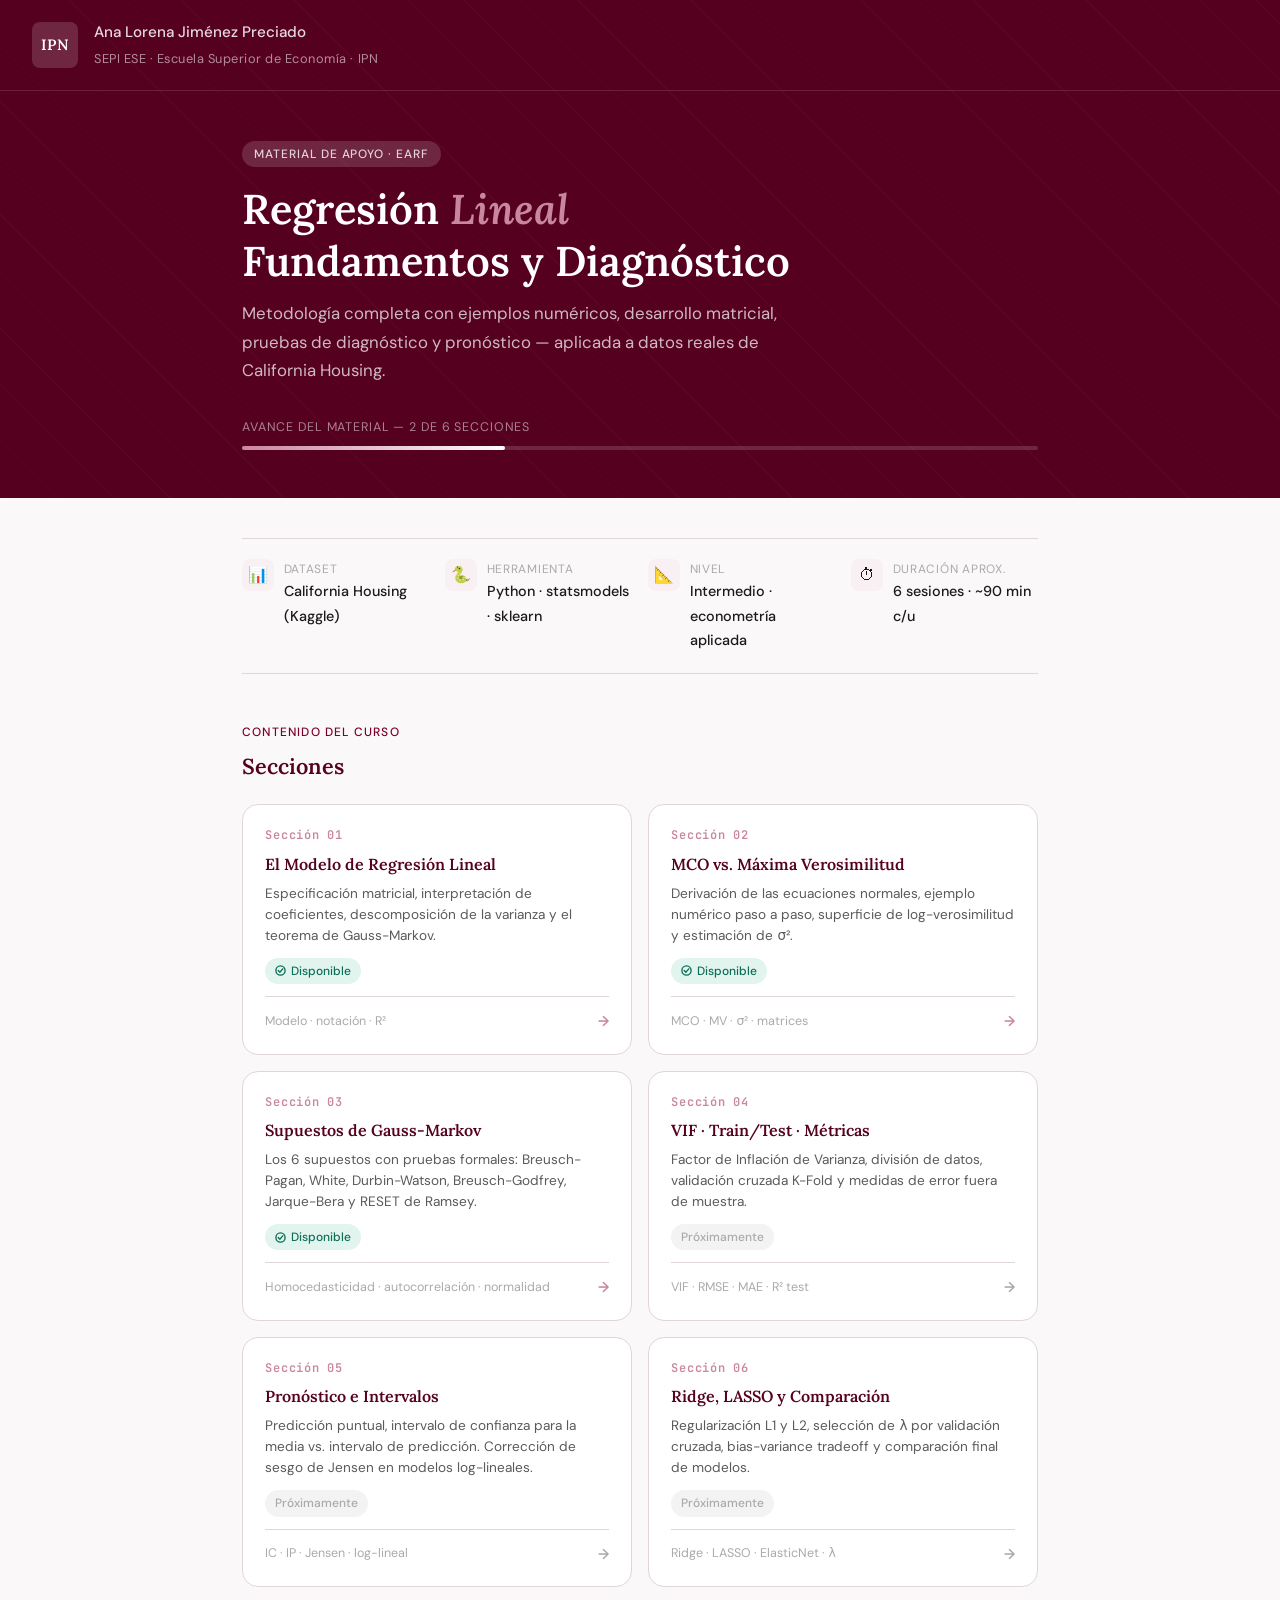
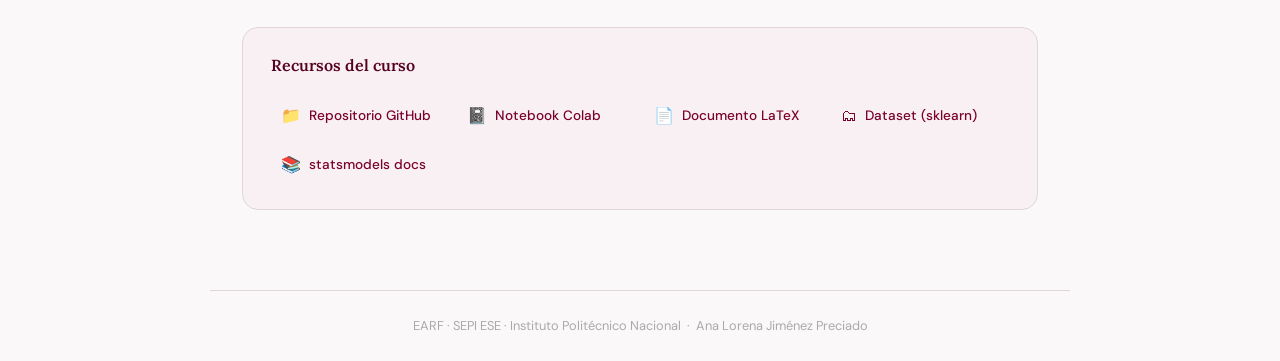
==== index.html @ 558f1b0f "Agregar secciones 01, 02 y 03 de regresion lineal" ====
<!DOCTYPE html>
<html lang="es">
<head>
<meta charset="UTF-8">
<meta name="viewport" content="width=device-width, initial-scale=1.0">
<title>Regresión Lineal — EARF SEPI IPN</title>
<link rel="preconnect" href="https://fonts.googleapis.com">
<link rel="preconnect" href="https://fonts.gstatic.com" crossorigin>
<link href="https://fonts.googleapis.com/css2?family=Lora:ital,wght@0,400;0,600;1,400&family=JetBrains+Mono:wght@400;600&family=DM+Sans:opsz,wght@9..40,300;9..40,400;9..40,500&display=swap" rel="stylesheet">
<style>
:root{
  --g:#7b002c;--gd:#560020;--gl:#f8f0f3;--gm:#c9879f;
  --blue:#185FA5;--bl:#e6f1fb;--green:#0F6E56;--grn:#e1f5ee;
  --amber:#b86e00;--al:#fef3e2;
  --text:#1a1a1a;--muted:#5a5a5a;--faint:#aaa;
  --border:#e0d6da;--surf:#fff;--bg:#faf8f9;
  --serif:'Lora',Georgia,serif;--sans:'DM Sans',system-ui,sans-serif;
  --mono:'JetBrains Mono',monospace;
  --r:10px;--r2:16px;
}
*,*::before,*::after{box-sizing:border-box;margin:0;padding:0}
html{scroll-behavior:smooth}
body{font-family:var(--sans);background:var(--bg);color:var(--text);line-height:1.7;font-size:16px}

/* ── hero ── */
.hero{
  background:var(--gd);
  color:#fff;
  padding:0 0 3rem;
  position:relative;
  overflow:hidden;
}
.hero::before{
  content:'';position:absolute;inset:0;
  background:repeating-linear-gradient(
    45deg,rgba(255,255,255,.02) 0px,rgba(255,255,255,.02) 1px,transparent 1px,transparent 40px
  );
}
.hero-top{
  display:flex;align-items:center;gap:1rem;
  padding:1.25rem 2rem;
  border-bottom:1px solid rgba(255,255,255,.12);
  position:relative;z-index:1;
}
.hero-logo{
  width:46px;height:46px;border-radius:8px;
  background:rgba(255,255,255,.15);
  display:flex;align-items:center;justify-content:center;
  font-family:var(--serif);font-weight:600;font-size:15px;color:#fff;
  flex-shrink:0;letter-spacing:.04em;
}
.hero-inst{font-size:.8rem;color:rgba(255,255,255,.55);letter-spacing:.04em;margin-top:2px}
.hero-name{font-size:.95rem;color:rgba(255,255,255,.85);font-weight:500}
.hero-content{
  max-width:860px;margin:0 auto;padding:3rem 2rem 0;
  position:relative;z-index:1;
}
.hero-tag{
  display:inline-block;font-size:.75rem;font-weight:500;letter-spacing:.08em;
  text-transform:uppercase;background:rgba(255,255,255,.15);color:rgba(255,255,255,.8);
  padding:3px 12px;border-radius:20px;margin-bottom:1rem;
}
.hero-title{
  font-family:var(--serif);font-size:clamp(1.8rem,4vw,2.6rem);
  font-weight:600;color:#fff;line-height:1.25;
  margin-bottom:.75rem;
}
.hero-title span{color:var(--gm);font-style:italic}
.hero-lead{font-size:1.05rem;color:rgba(255,255,255,.72);max-width:560px;line-height:1.7}

/* ── progress bar ── */
.progress-wrap{
  max-width:860px;margin:0 auto;padding:2rem 2rem 0;
  position:relative;z-index:1;
}
.progress-label{font-size:.78rem;color:rgba(255,255,255,.5);text-transform:uppercase;letter-spacing:.07em;margin-bottom:.5rem}
.progress-bar{height:4px;background:rgba(255,255,255,.15);border-radius:2px}
.progress-fill{height:100%;width:33%;background:linear-gradient(90deg,var(--gm),#fff);border-radius:2px}

/* ── page layout ── */
.page{max-width:860px;margin:0 auto;padding:0 2rem 5rem}

/* ── section heading ── */
.sec{margin:3rem 0 1.25rem}
.sec-label{font-size:.75rem;font-weight:500;text-transform:uppercase;letter-spacing:.1em;color:var(--g);margin-bottom:.35rem}
.sec-title{font-family:var(--serif);font-size:1.35rem;font-weight:600;color:var(--gd)}

/* ── module cards ── */
.module-grid{display:grid;grid-template-columns:repeat(auto-fill,minmax(260px,1fr));gap:1rem;margin-top:1rem}

.module-card{
  background:var(--surf);border:1px solid var(--border);
  border-radius:var(--r2);padding:1.25rem 1.4rem;
  text-decoration:none;color:inherit;
  display:flex;flex-direction:column;gap:.5rem;
  transition:transform .15s,box-shadow .15s,border-color .15s;
  position:relative;overflow:hidden;
}
.module-card::before{
  content:'';position:absolute;left:0;top:0;bottom:0;width:3px;
  background:var(--g);border-radius:0;
  transform:scaleY(0);transform-origin:bottom;
  transition:transform .2s ease;
}
.module-card:hover{transform:translateY(-2px);box-shadow:0 6px 24px rgba(123,0,44,.1);border-color:var(--gm)}
.module-card:hover::before{transform:scaleY(1)}

.module-card.done .module-status{background:var(--grn);color:var(--green)}
.module-card.active .module-status{background:var(--bl);color:var(--blue)}
.module-card.soon .module-status{background:#f3f3f3;color:var(--faint)}

.module-num{font-family:var(--mono);font-size:.75rem;color:var(--gm);font-weight:600;letter-spacing:.06em}
.module-title{font-family:var(--serif);font-size:1rem;font-weight:600;color:var(--gd);line-height:1.3}
.module-desc{font-size:.85rem;color:var(--muted);line-height:1.55;flex:1}
.module-status{
  display:inline-flex;align-items:center;gap:5px;
  font-size:.75rem;font-weight:500;
  padding:3px 10px;border-radius:20px;
  align-self:flex-start;margin-top:.25rem;
}
.module-status svg{width:11px;height:11px}
.module-footer{
  display:flex;align-items:center;justify-content:space-between;
  border-top:1px solid var(--border);padding-top:.75rem;margin-top:.25rem;
}
.module-topics{font-size:.78rem;color:var(--faint)}
.module-arrow{font-size:.9rem;color:var(--gm);font-weight:600;transition:transform .15s}
.module-card:hover .module-arrow{transform:translateX(3px)}

/* ── resources strip ── */
.resources{
  background:var(--gl);border:1px solid var(--border);
  border-radius:var(--r2);padding:1.5rem 1.75rem;margin-top:2.5rem;
}
.resources-title{font-family:var(--serif);font-size:1rem;font-weight:600;color:var(--gd);margin-bottom:1rem}
.res-grid{display:grid;grid-template-columns:repeat(auto-fill,minmax(160px,1fr));gap:.6rem}
.res-link{
  display:flex;align-items:center;gap:.5rem;
  font-size:.85rem;color:var(--g);text-decoration:none;font-weight:500;
  padding:.4rem .6rem;border-radius:6px;
  transition:background .1s;
}
.res-link:hover{background:rgba(123,0,44,.07)}
.res-icon{font-size:1rem;flex-shrink:0}

/* ── info strip ── */
.info-strip{
  display:flex;flex-wrap:wrap;gap:1rem;
  padding:1.25rem 0;border-top:1px solid var(--border);border-bottom:1px solid var(--border);
  margin:2.5rem 0;
}
.info-item{display:flex;align-items:flex-start;gap:.6rem;flex:1;min-width:160px}
.info-icon{
  width:32px;height:32px;border-radius:8px;background:var(--gl);
  display:flex;align-items:center;justify-content:center;
  font-size:1rem;flex-shrink:0;
}
.info-k{font-size:.75rem;color:var(--faint);text-transform:uppercase;letter-spacing:.06em}
.info-v{font-size:.9rem;font-weight:500;color:var(--text)}

/* ── footer ── */
footer{
  border-top:1px solid var(--border);padding:1.5rem 2rem;
  text-align:center;font-size:.8rem;color:var(--faint);
  max-width:860px;margin:0 auto;
}

@media(max-width:600px){
  .hero-content{padding:2rem 1.25rem 0}
  .page{padding:0 1.25rem 4rem}
  .hero-title{font-size:1.6rem}
}
</style>
</head>
<body>

<!-- ═══ HERO ═══ -->
<div class="hero">
  <div class="hero-top">
    <div class="hero-logo">IPN</div>
    <div>
      <div class="hero-name">Ana Lorena Jiménez Preciado</div>
      <div class="hero-inst">SEPI ESE · Escuela Superior de Economía · IPN</div>
    </div>
  </div>
  <div class="hero-content">
    <div class="hero-tag">Material de apoyo · EARF</div>
    <h1 class="hero-title">Regresión <span>Lineal</span><br>Fundamentos y Diagnóstico</h1>
    <p class="hero-lead">Metodología completa con ejemplos numéricos, desarrollo matricial, pruebas de diagnóstico y pronóstico — aplicada a datos reales de California Housing.</p>
  </div>
  <div class="progress-wrap">
    <div class="progress-label">Avance del material — 2 de 6 secciones</div>
    <div class="progress-bar"><div class="progress-fill"></div></div>
  </div>
</div>

<div class="page">

  <!-- info strip -->
  <div class="info-strip">
    <div class="info-item">
      <div class="info-icon">📊</div>
      <div><div class="info-k">Dataset</div><div class="info-v">California Housing (Kaggle)</div></div>
    </div>
    <div class="info-item">
      <div class="info-icon">🐍</div>
      <div><div class="info-k">Herramienta</div><div class="info-v">Python · statsmodels · sklearn</div></div>
    </div>
    <div class="info-item">
      <div class="info-icon">📐</div>
      <div><div class="info-k">Nivel</div><div class="info-v">Intermedio · econometría aplicada</div></div>
    </div>
    <div class="info-item">
      <div class="info-icon">⏱</div>
      <div><div class="info-k">Duración aprox.</div><div class="info-v">6 sesiones · ~90 min c/u</div></div>
    </div>
  </div>

  <!-- módulos -->
  <div class="sec">
    <div class="sec-label">Contenido del curso</div>
    <div class="sec-title">Secciones</div>
  </div>

  <div class="module-grid">

    <!-- S01 -->
    <a href="s01_modelo_lineal.html" class="module-card done">
      <div class="module-num">Sección 01</div>
      <div class="module-title">El Modelo de Regresión Lineal</div>
      <div class="module-desc">Especificación matricial, interpretación de coeficientes, descomposición de la varianza y el teorema de Gauss-Markov.</div>
      <span class="module-status">
        <svg viewBox="0 0 12 12"><circle cx="6" cy="6" r="5" fill="none" stroke="currentColor" stroke-width="1.5"/><path d="M3.5 6l1.8 1.8 3.2-3.6" stroke="currentColor" stroke-width="1.5" fill="none" stroke-linecap="round"/></svg>
        Disponible
      </span>
      <div class="module-footer">
        <span class="module-topics">Modelo · notación · R²</span>
        <span class="module-arrow">→</span>
      </div>
    </a>

    <!-- S02 -->
    <a href="mco_vs_mv.html" class="module-card done">
      <div class="module-num">Sección 02</div>
      <div class="module-title">MCO vs. Máxima Verosimilitud</div>
      <div class="module-desc">Derivación de las ecuaciones normales, ejemplo numérico paso a paso, superficie de log-verosimilitud y estimación de σ².</div>
      <span class="module-status">
        <svg viewBox="0 0 12 12"><circle cx="6" cy="6" r="5" fill="none" stroke="currentColor" stroke-width="1.5"/><path d="M3.5 6l1.8 1.8 3.2-3.6" stroke="currentColor" stroke-width="1.5" fill="none" stroke-linecap="round"/></svg>
        Disponible
      </span>
      <div class="module-footer">
        <span class="module-topics">MCO · MV · σ² · matrices</span>
        <span class="module-arrow">→</span>
      </div>
    </a>

    <!-- S03 -->
    <a href="s03_supuestos.html" class="module-card done">
      <div class="module-num">Sección 03</div>
      <div class="module-title">Supuestos de Gauss-Markov</div>
      <div class="module-desc">Los 6 supuestos con pruebas formales: Breusch-Pagan, White, Durbin-Watson, Breusch-Godfrey, Jarque-Bera y RESET de Ramsey.</div>
      <span class="module-status">
        <svg viewBox="0 0 12 12"><circle cx="6" cy="6" r="5" fill="none" stroke="currentColor" stroke-width="1.5"/><path d="M3.5 6l1.8 1.8 3.2-3.6" stroke="currentColor" stroke-width="1.5" fill="none" stroke-linecap="round"/></svg>
        Disponible
      </span>
      <div class="module-footer">
        <span class="module-topics">Homocedasticidad · autocorrelación · normalidad</span>
        <span class="module-arrow">→</span>
      </div>
    </a>

    <!-- S04 -->
    <div class="module-card soon">
      <div class="module-num">Sección 04</div>
      <div class="module-title">VIF · Train/Test · Métricas</div>
      <div class="module-desc">Factor de Inflación de Varianza, división de datos, validación cruzada K-Fold y medidas de error fuera de muestra.</div>
      <span class="module-status">Próximamente</span>
      <div class="module-footer">
        <span class="module-topics">VIF · RMSE · MAE · R² test</span>
        <span class="module-arrow" style="color:var(--faint)">→</span>
      </div>
    </div>

    <!-- S05 -->
    <div class="module-card soon">
      <div class="module-num">Sección 05</div>
      <div class="module-title">Pronóstico e Intervalos</div>
      <div class="module-desc">Predicción puntual, intervalo de confianza para la media vs. intervalo de predicción. Corrección de sesgo de Jensen en modelos log-lineales.</div>
      <span class="module-status">Próximamente</span>
      <div class="module-footer">
        <span class="module-topics">IC · IP · Jensen · log-lineal</span>
        <span class="module-arrow" style="color:var(--faint)">→</span>
      </div>
    </div>

    <!-- S06 -->
    <div class="module-card soon">
      <div class="module-num">Sección 06</div>
      <div class="module-title">Ridge, LASSO y Comparación</div>
      <div class="module-desc">Regularización L1 y L2, selección de λ por validación cruzada, bias-variance tradeoff y comparación final de modelos.</div>
      <span class="module-status">Próximamente</span>
      <div class="module-footer">
        <span class="module-topics">Ridge · LASSO · ElasticNet · λ</span>
        <span class="module-arrow" style="color:var(--faint)">→</span>
      </div>
    </div>

  </div><!-- end grid -->

  <!-- recursos -->
  <div class="resources">
    <div class="resources-title">Recursos del curso</div>
    <div class="res-grid">
      <a href="https://github.com/AnaJZP/regresionlineal" class="res-link" target="_blank">
        <span class="res-icon">📁</span> Repositorio GitHub
      </a>
      <a href="Regresion_Lineal_Completa_EARF.ipynb" class="res-link">
        <span class="res-icon">📓</span> Notebook Colab
      </a>
      <a href="Regresion_Lineal_EARF.tex" class="res-link">
        <span class="res-icon">📄</span> Documento LaTeX
      </a>
      <a href="https://scikit-learn.org/stable/datasets/real_world.html#california-housing-dataset" class="res-link" target="_blank">
        <span class="res-icon">🗂</span> Dataset (sklearn)
      </a>
      <a href="https://www.statsmodels.org/stable/regression.html" class="res-link" target="_blank">
        <span class="res-icon">📚</span> statsmodels docs
      </a>
    </div>
  </div>

</div><!-- end page -->

<footer>
  EARF · SEPI ESE · Instituto Politécnico Nacional &nbsp;·&nbsp; Ana Lorena Jiménez Preciado
</footer>

</body>
</html>
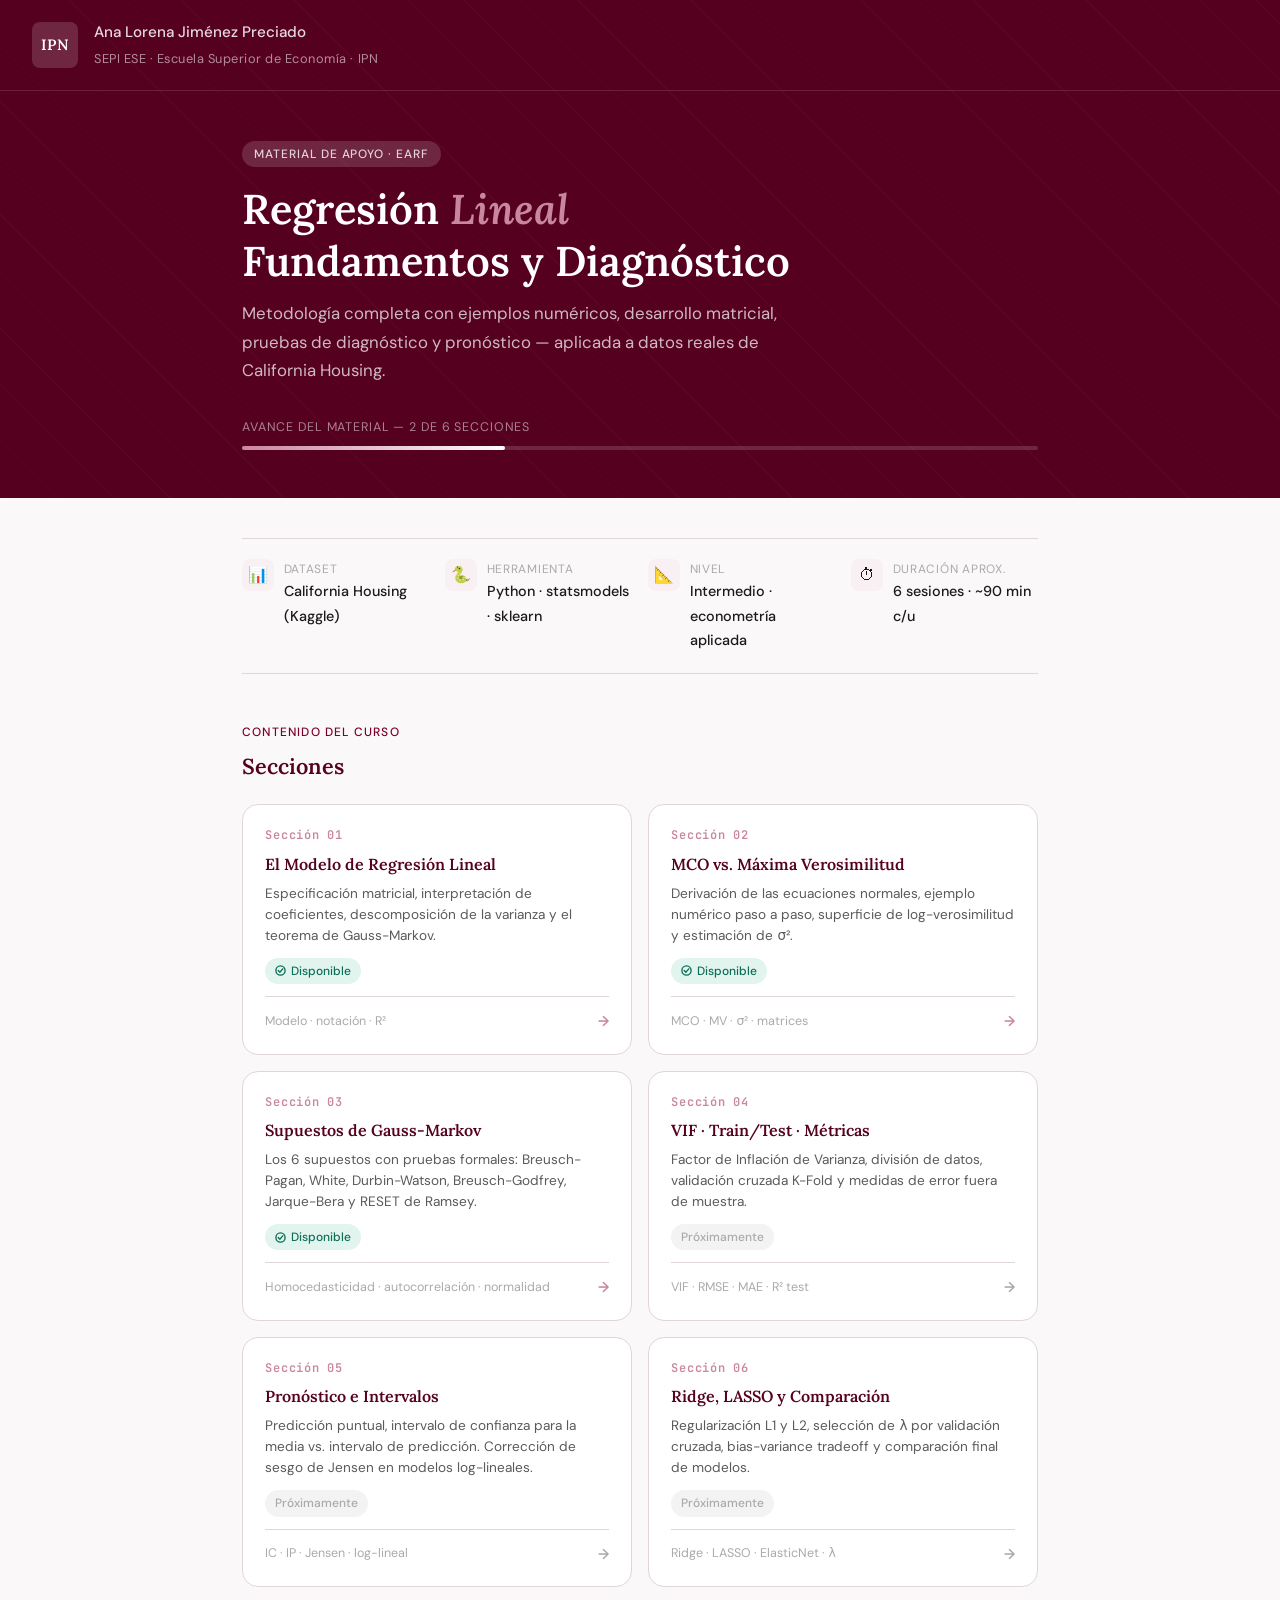
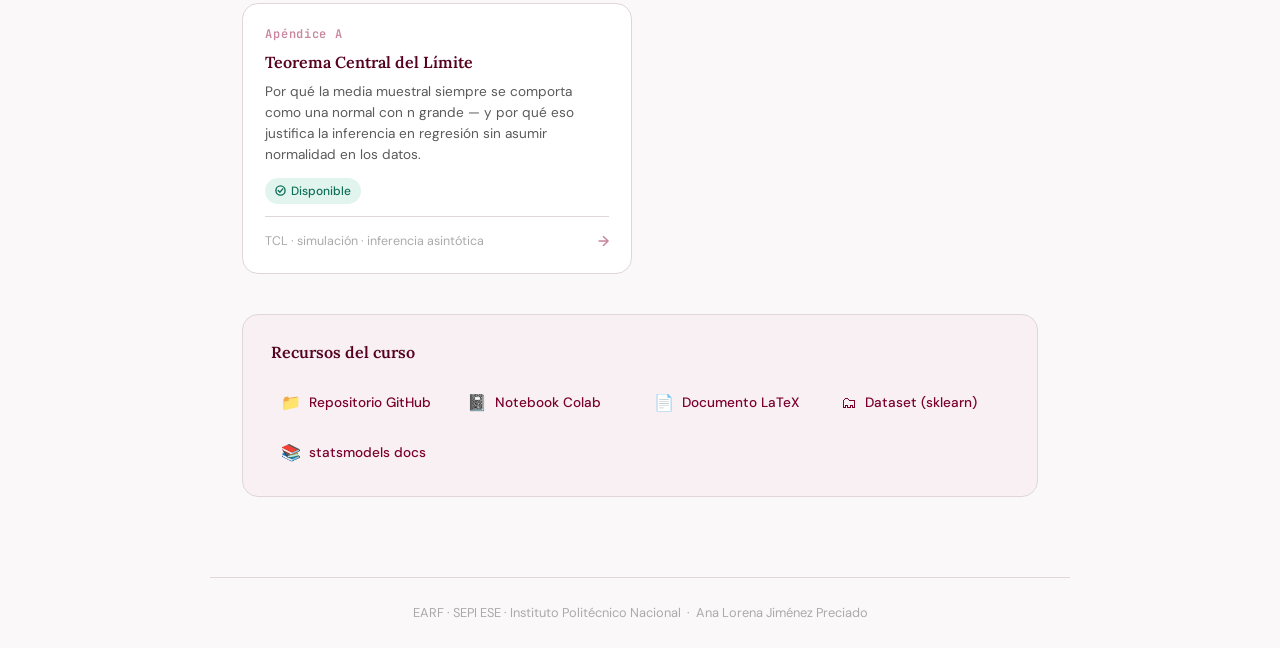
==== commit 6c18899f: "Update index.html" ====
--- a/index.html
+++ b/index.html
@@ -305,6 +305,21 @@
       </div>
     </div>
 
+    <!-- TCL -->
+    <a href="apendice_tcl.html" class="module-card done">
+      <div class="module-num">Apéndice A</div>
+      <div class="module-title">Teorema Central del Límite</div>
+      <div class="module-desc">Por qué la media muestral siempre se comporta como una normal con n grande — y por qué eso justifica la inferencia en regresión sin asumir normalidad en los datos.</div>
+      <span class="module-status">
+        <svg viewBox="0 0 12 12"><circle cx="6" cy="6" r="5" fill="none" stroke="currentColor" stroke-width="1.5"/><path d="M3.5 6l1.8 1.8 3.2-3.6" stroke="currentColor" stroke-width="1.5" fill="none" stroke-linecap="round"/></svg>
+        Disponible
+      </span>
+      <div class="module-footer">
+        <span class="module-topics">TCL · simulación · inferencia asintótica</span>
+        <span class="module-arrow">→</span>
+      </div>
+    </a>
+
   </div><!-- end grid -->
 
   <!-- recursos -->
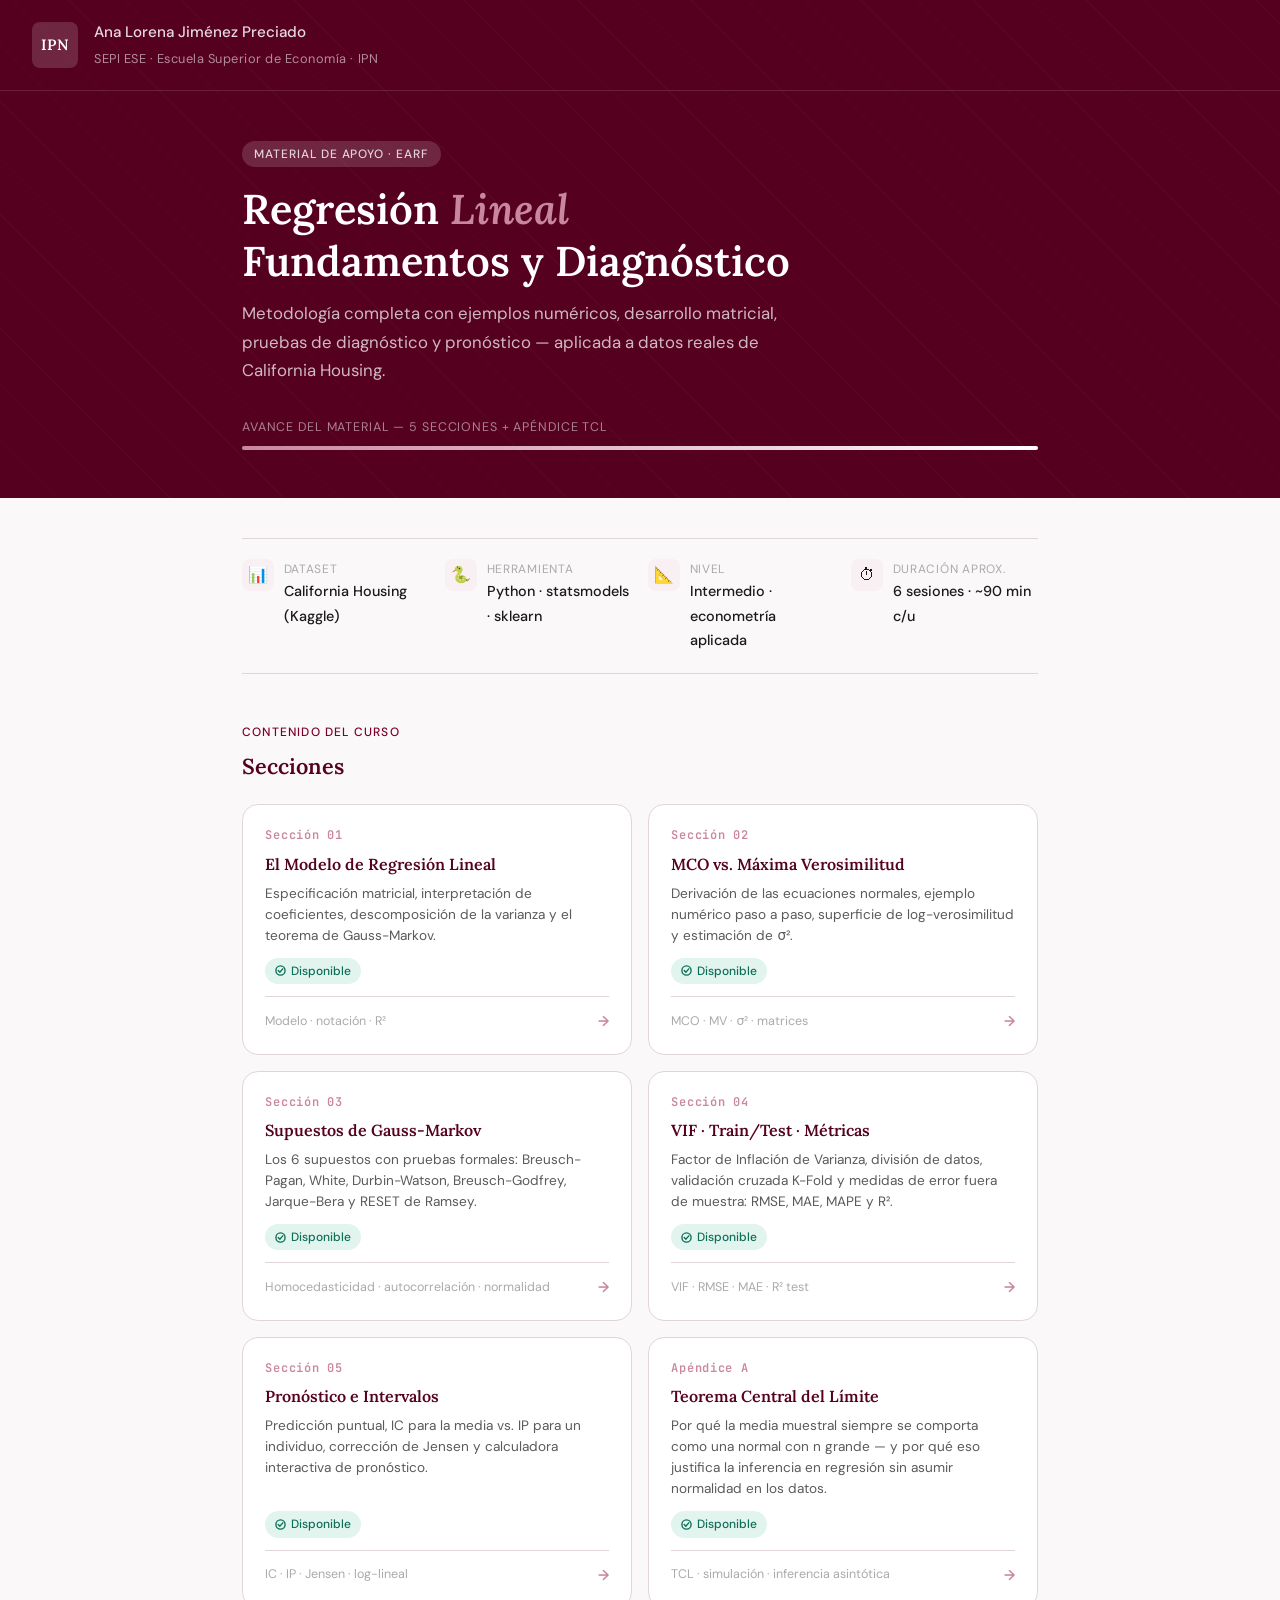
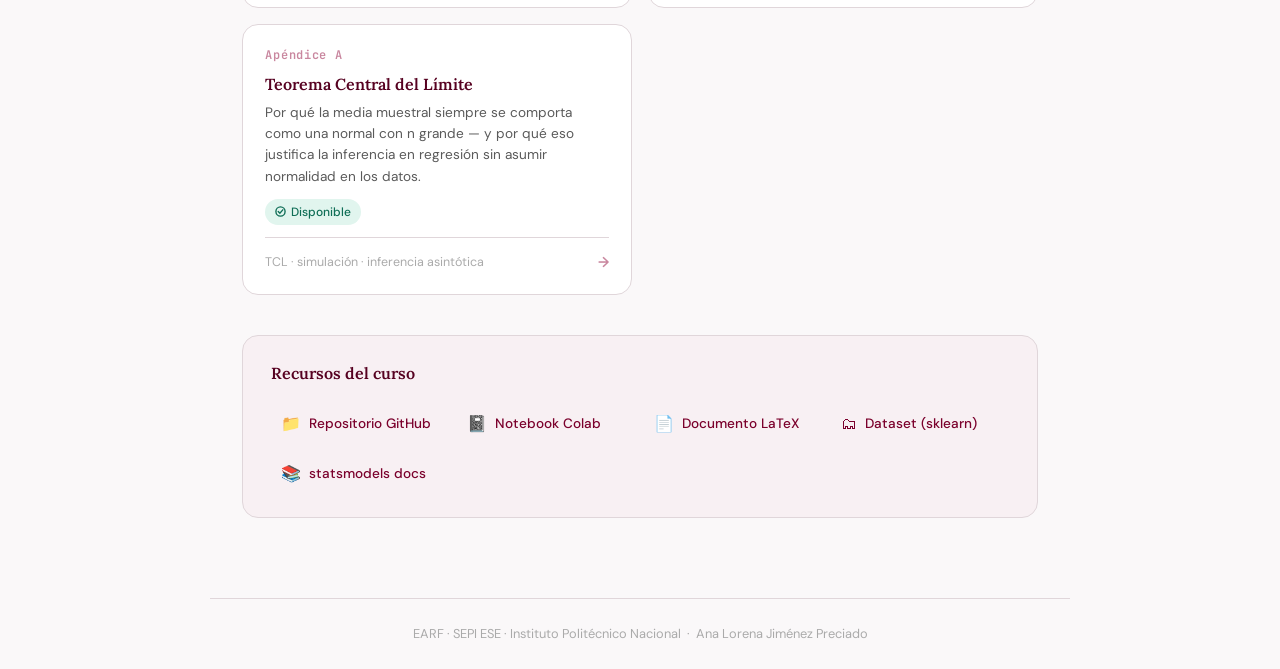
==== commit e64925eb: "Agregar secciones 04 (VIF y metricas), 05 (pronostico) y apendice TCL; actualizar index" ====
--- a/index.html
+++ b/index.html
@@ -189,8 +189,8 @@
     <p class="hero-lead">Metodología completa con ejemplos numéricos, desarrollo matricial, pruebas de diagnóstico y pronóstico — aplicada a datos reales de California Housing.</p>
   </div>
   <div class="progress-wrap">
-    <div class="progress-label">Avance del material — 2 de 6 secciones</div>
-    <div class="progress-bar"><div class="progress-fill"></div></div>
+    <div class="progress-label">Avance del material — 5 secciones + Apéndice TCL</div>
+    <div class="progress-bar"><div class="progress-fill" style="width:100%"></div></div>
   </div>
 </div>
 
@@ -270,40 +270,49 @@
     </a>
 
     <!-- S04 -->
-    <div class="module-card soon">
+    <a href="s04_vif_metricas.html" class="module-card done">
       <div class="module-num">Sección 04</div>
       <div class="module-title">VIF · Train/Test · Métricas</div>
-      <div class="module-desc">Factor de Inflación de Varianza, división de datos, validación cruzada K-Fold y medidas de error fuera de muestra.</div>
-      <span class="module-status">Próximamente</span>
+      <div class="module-desc">Factor de Inflación de Varianza, división de datos, validación cruzada K-Fold y medidas de error fuera de muestra: RMSE, MAE, MAPE y R².</div>
+      <span class="module-status">
+        <svg viewBox="0 0 12 12"><circle cx="6" cy="6" r="5" fill="none" stroke="currentColor" stroke-width="1.5"/><path d="M3.5 6l1.8 1.8 3.2-3.6" stroke="currentColor" stroke-width="1.5" fill="none" stroke-linecap="round"/></svg>
+        Disponible
+      </span>
       <div class="module-footer">
         <span class="module-topics">VIF · RMSE · MAE · R² test</span>
-        <span class="module-arrow" style="color:var(--faint)">→</span>
-      </div>
-    </div>
+        <span class="module-arrow">→</span>
+      </div>
+    </a>
 
     <!-- S05 -->
-    <div class="module-card soon">
+    <a href="s05_pronostico.html" class="module-card done">
       <div class="module-num">Sección 05</div>
       <div class="module-title">Pronóstico e Intervalos</div>
-      <div class="module-desc">Predicción puntual, intervalo de confianza para la media vs. intervalo de predicción. Corrección de sesgo de Jensen en modelos log-lineales.</div>
-      <span class="module-status">Próximamente</span>
+      <div class="module-desc">Predicción puntual, IC para la media vs. IP para un individuo, corrección de Jensen y calculadora interactiva de pronóstico.</div>
+      <span class="module-status">
+        <svg viewBox="0 0 12 12"><circle cx="6" cy="6" r="5" fill="none" stroke="currentColor" stroke-width="1.5"/><path d="M3.5 6l1.8 1.8 3.2-3.6" stroke="currentColor" stroke-width="1.5" fill="none" stroke-linecap="round"/></svg>
+        Disponible
+      </span>
       <div class="module-footer">
         <span class="module-topics">IC · IP · Jensen · log-lineal</span>
-        <span class="module-arrow" style="color:var(--faint)">→</span>
-      </div>
-    </div>
-
-    <!-- S06 -->
-    <div class="module-card soon">
-      <div class="module-num">Sección 06</div>
-      <div class="module-title">Ridge, LASSO y Comparación</div>
-      <div class="module-desc">Regularización L1 y L2, selección de λ por validación cruzada, bias-variance tradeoff y comparación final de modelos.</div>
-      <span class="module-status">Próximamente</span>
-      <div class="module-footer">
-        <span class="module-topics">Ridge · LASSO · ElasticNet · λ</span>
-        <span class="module-arrow" style="color:var(--faint)">→</span>
-      </div>
-    </div>
+        <span class="module-arrow">→</span>
+      </div>
+    </a>
+
+    <!-- TCL -->
+    <a href="apendice_tcl.html" class="module-card done">
+      <div class="module-num">Apéndice A</div>
+      <div class="module-title">Teorema Central del Límite</div>
+      <div class="module-desc">Por qué la media muestral siempre se comporta como una normal con n grande — y por qué eso justifica la inferencia en regresión sin asumir normalidad en los datos.</div>
+      <span class="module-status">
+        <svg viewBox="0 0 12 12"><circle cx="6" cy="6" r="5" fill="none" stroke="currentColor" stroke-width="1.5"/><path d="M3.5 6l1.8 1.8 3.2-3.6" stroke="currentColor" stroke-width="1.5" fill="none" stroke-linecap="round"/></svg>
+        Disponible
+      </span>
+      <div class="module-footer">
+        <span class="module-topics">TCL · simulación · inferencia asintótica</span>
+        <span class="module-arrow">→</span>
+      </div>
+    </a>
 
     <!-- TCL -->
     <a href="apendice_tcl.html" class="module-card done">
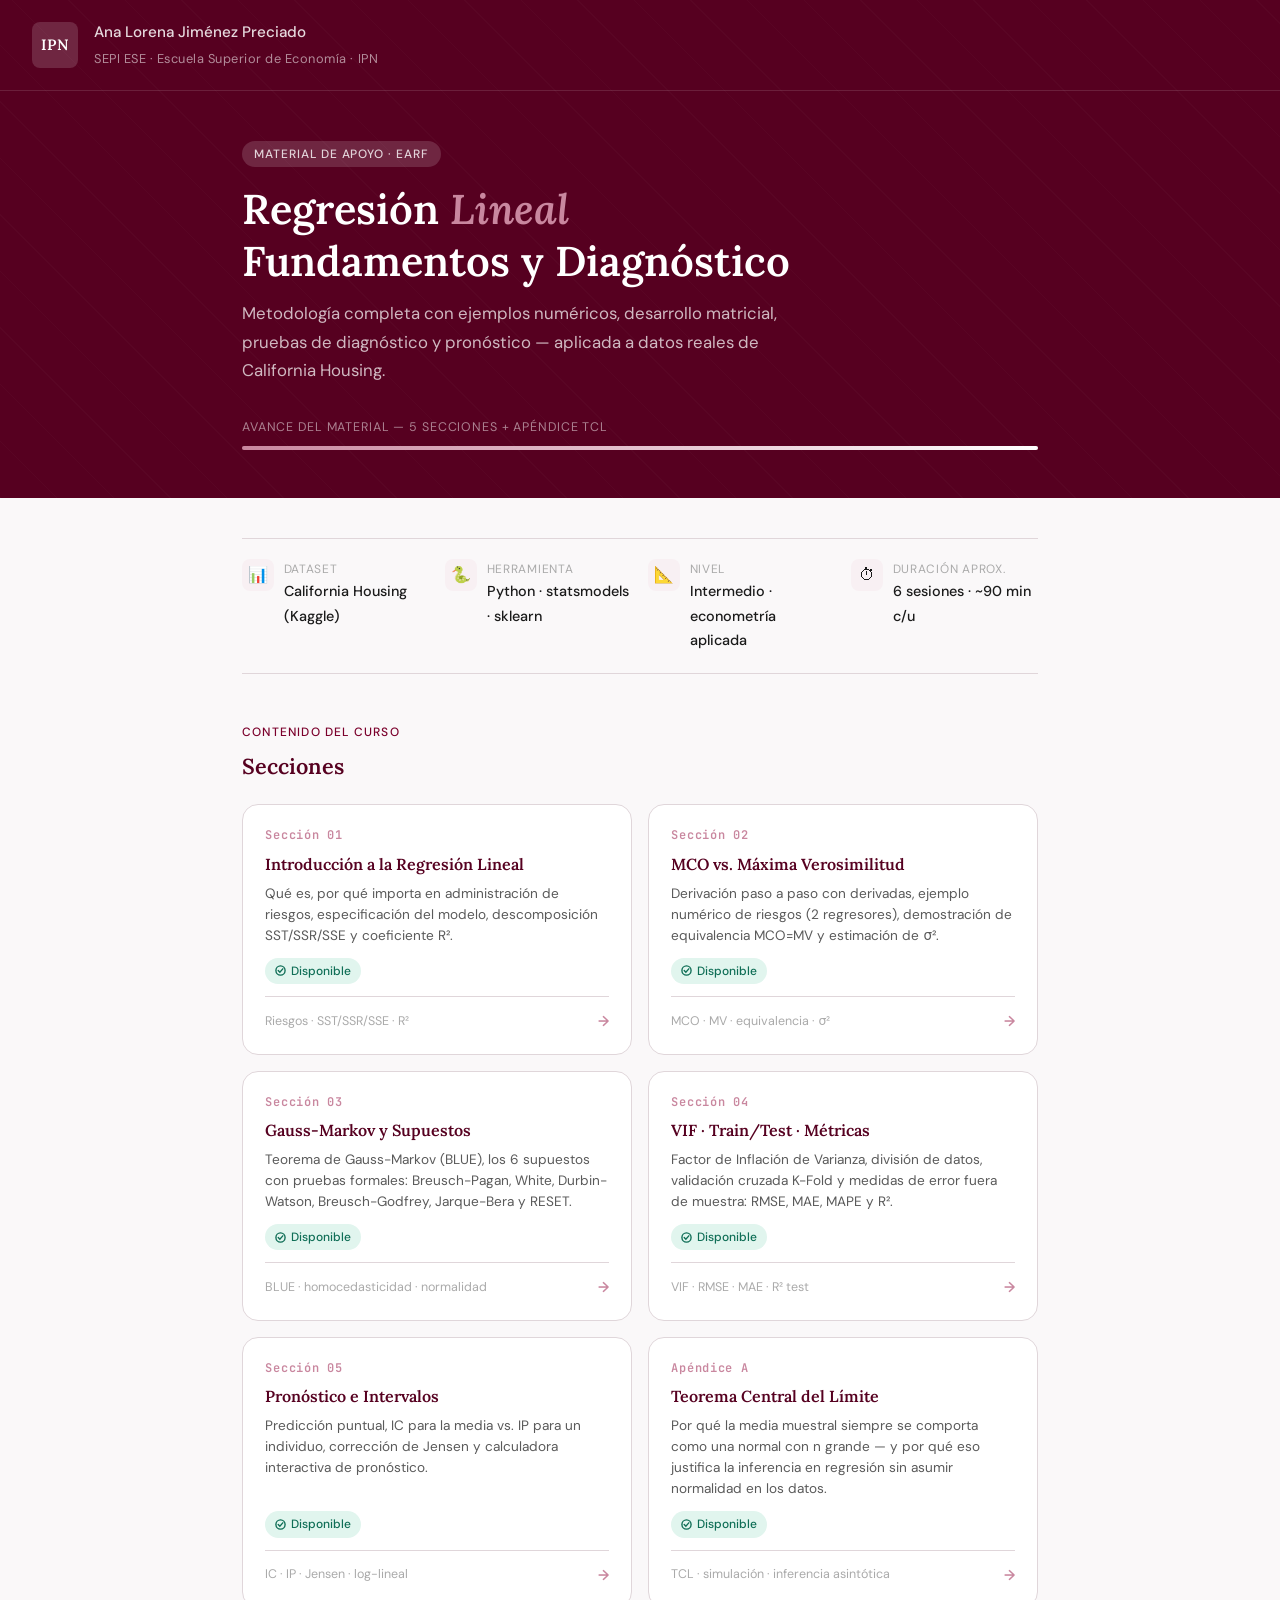
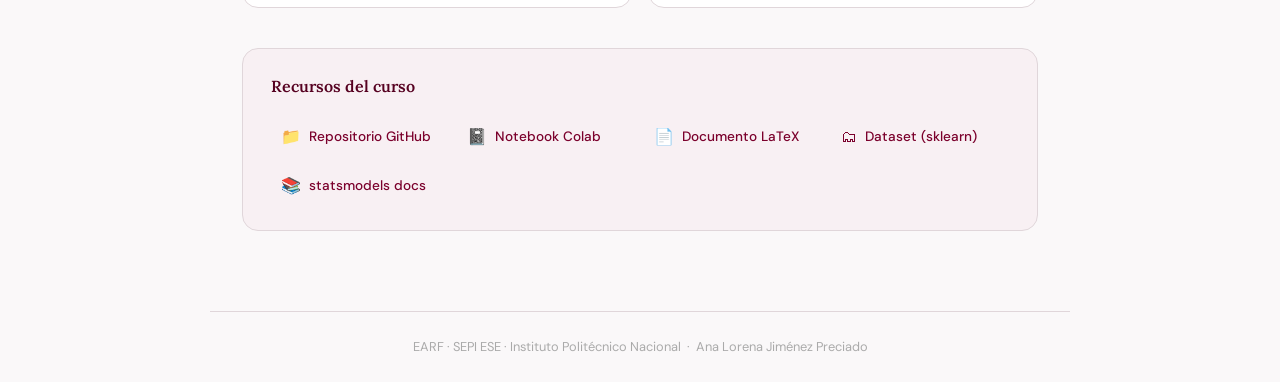
==== commit ce6ff2f5: "Actualizar todas las secciones y agregar styles.css" ====
--- a/index.html
+++ b/index.html
@@ -227,14 +227,14 @@
     <!-- S01 -->
     <a href="s01_modelo_lineal.html" class="module-card done">
       <div class="module-num">Sección 01</div>
-      <div class="module-title">El Modelo de Regresión Lineal</div>
-      <div class="module-desc">Especificación matricial, interpretación de coeficientes, descomposición de la varianza y el teorema de Gauss-Markov.</div>
-      <span class="module-status">
-        <svg viewBox="0 0 12 12"><circle cx="6" cy="6" r="5" fill="none" stroke="currentColor" stroke-width="1.5"/><path d="M3.5 6l1.8 1.8 3.2-3.6" stroke="currentColor" stroke-width="1.5" fill="none" stroke-linecap="round"/></svg>
-        Disponible
-      </span>
-      <div class="module-footer">
-        <span class="module-topics">Modelo · notación · R²</span>
+      <div class="module-title">Introducción a la Regresión Lineal</div>
+      <div class="module-desc">Qué es, por qué importa en administración de riesgos, especificación del modelo, descomposición SST/SSR/SSE y coeficiente R².</div>
+      <span class="module-status">
+        <svg viewBox="0 0 12 12"><circle cx="6" cy="6" r="5" fill="none" stroke="currentColor" stroke-width="1.5"/><path d="M3.5 6l1.8 1.8 3.2-3.6" stroke="currentColor" stroke-width="1.5" fill="none" stroke-linecap="round"/></svg>
+        Disponible
+      </span>
+      <div class="module-footer">
+        <span class="module-topics">Riesgos · SST/SSR/SSE · R²</span>
         <span class="module-arrow">→</span>
       </div>
     </a>
@@ -243,13 +243,13 @@
     <a href="mco_vs_mv.html" class="module-card done">
       <div class="module-num">Sección 02</div>
       <div class="module-title">MCO vs. Máxima Verosimilitud</div>
-      <div class="module-desc">Derivación de las ecuaciones normales, ejemplo numérico paso a paso, superficie de log-verosimilitud y estimación de σ².</div>
-      <span class="module-status">
-        <svg viewBox="0 0 12 12"><circle cx="6" cy="6" r="5" fill="none" stroke="currentColor" stroke-width="1.5"/><path d="M3.5 6l1.8 1.8 3.2-3.6" stroke="currentColor" stroke-width="1.5" fill="none" stroke-linecap="round"/></svg>
-        Disponible
-      </span>
-      <div class="module-footer">
-        <span class="module-topics">MCO · MV · σ² · matrices</span>
+      <div class="module-desc">Derivación paso a paso con derivadas, ejemplo numérico de riesgos (2 regresores), demostración de equivalencia MCO=MV y estimación de σ².</div>
+      <span class="module-status">
+        <svg viewBox="0 0 12 12"><circle cx="6" cy="6" r="5" fill="none" stroke="currentColor" stroke-width="1.5"/><path d="M3.5 6l1.8 1.8 3.2-3.6" stroke="currentColor" stroke-width="1.5" fill="none" stroke-linecap="round"/></svg>
+        Disponible
+      </span>
+      <div class="module-footer">
+        <span class="module-topics">MCO · MV · equivalencia · σ²</span>
         <span class="module-arrow">→</span>
       </div>
     </a>
@@ -257,14 +257,14 @@
     <!-- S03 -->
     <a href="s03_supuestos.html" class="module-card done">
       <div class="module-num">Sección 03</div>
-      <div class="module-title">Supuestos de Gauss-Markov</div>
-      <div class="module-desc">Los 6 supuestos con pruebas formales: Breusch-Pagan, White, Durbin-Watson, Breusch-Godfrey, Jarque-Bera y RESET de Ramsey.</div>
-      <span class="module-status">
-        <svg viewBox="0 0 12 12"><circle cx="6" cy="6" r="5" fill="none" stroke="currentColor" stroke-width="1.5"/><path d="M3.5 6l1.8 1.8 3.2-3.6" stroke="currentColor" stroke-width="1.5" fill="none" stroke-linecap="round"/></svg>
-        Disponible
-      </span>
-      <div class="module-footer">
-        <span class="module-topics">Homocedasticidad · autocorrelación · normalidad</span>
+      <div class="module-title">Gauss-Markov y Supuestos</div>
+      <div class="module-desc">Teorema de Gauss-Markov (BLUE), los 6 supuestos con pruebas formales: Breusch-Pagan, White, Durbin-Watson, Breusch-Godfrey, Jarque-Bera y RESET.</div>
+      <span class="module-status">
+        <svg viewBox="0 0 12 12"><circle cx="6" cy="6" r="5" fill="none" stroke="currentColor" stroke-width="1.5"/><path d="M3.5 6l1.8 1.8 3.2-3.6" stroke="currentColor" stroke-width="1.5" fill="none" stroke-linecap="round"/></svg>
+        Disponible
+      </span>
+      <div class="module-footer">
+        <span class="module-topics">BLUE · homocedasticidad · normalidad</span>
         <span class="module-arrow">→</span>
       </div>
     </a>
@@ -295,21 +295,6 @@
       </span>
       <div class="module-footer">
         <span class="module-topics">IC · IP · Jensen · log-lineal</span>
-        <span class="module-arrow">→</span>
-      </div>
-    </a>
-
-    <!-- TCL -->
-    <a href="apendice_tcl.html" class="module-card done">
-      <div class="module-num">Apéndice A</div>
-      <div class="module-title">Teorema Central del Límite</div>
-      <div class="module-desc">Por qué la media muestral siempre se comporta como una normal con n grande — y por qué eso justifica la inferencia en regresión sin asumir normalidad en los datos.</div>
-      <span class="module-status">
-        <svg viewBox="0 0 12 12"><circle cx="6" cy="6" r="5" fill="none" stroke="currentColor" stroke-width="1.5"/><path d="M3.5 6l1.8 1.8 3.2-3.6" stroke="currentColor" stroke-width="1.5" fill="none" stroke-linecap="round"/></svg>
-        Disponible
-      </span>
-      <div class="module-footer">
-        <span class="module-topics">TCL · simulación · inferencia asintótica</span>
         <span class="module-arrow">→</span>
       </div>
     </a>
